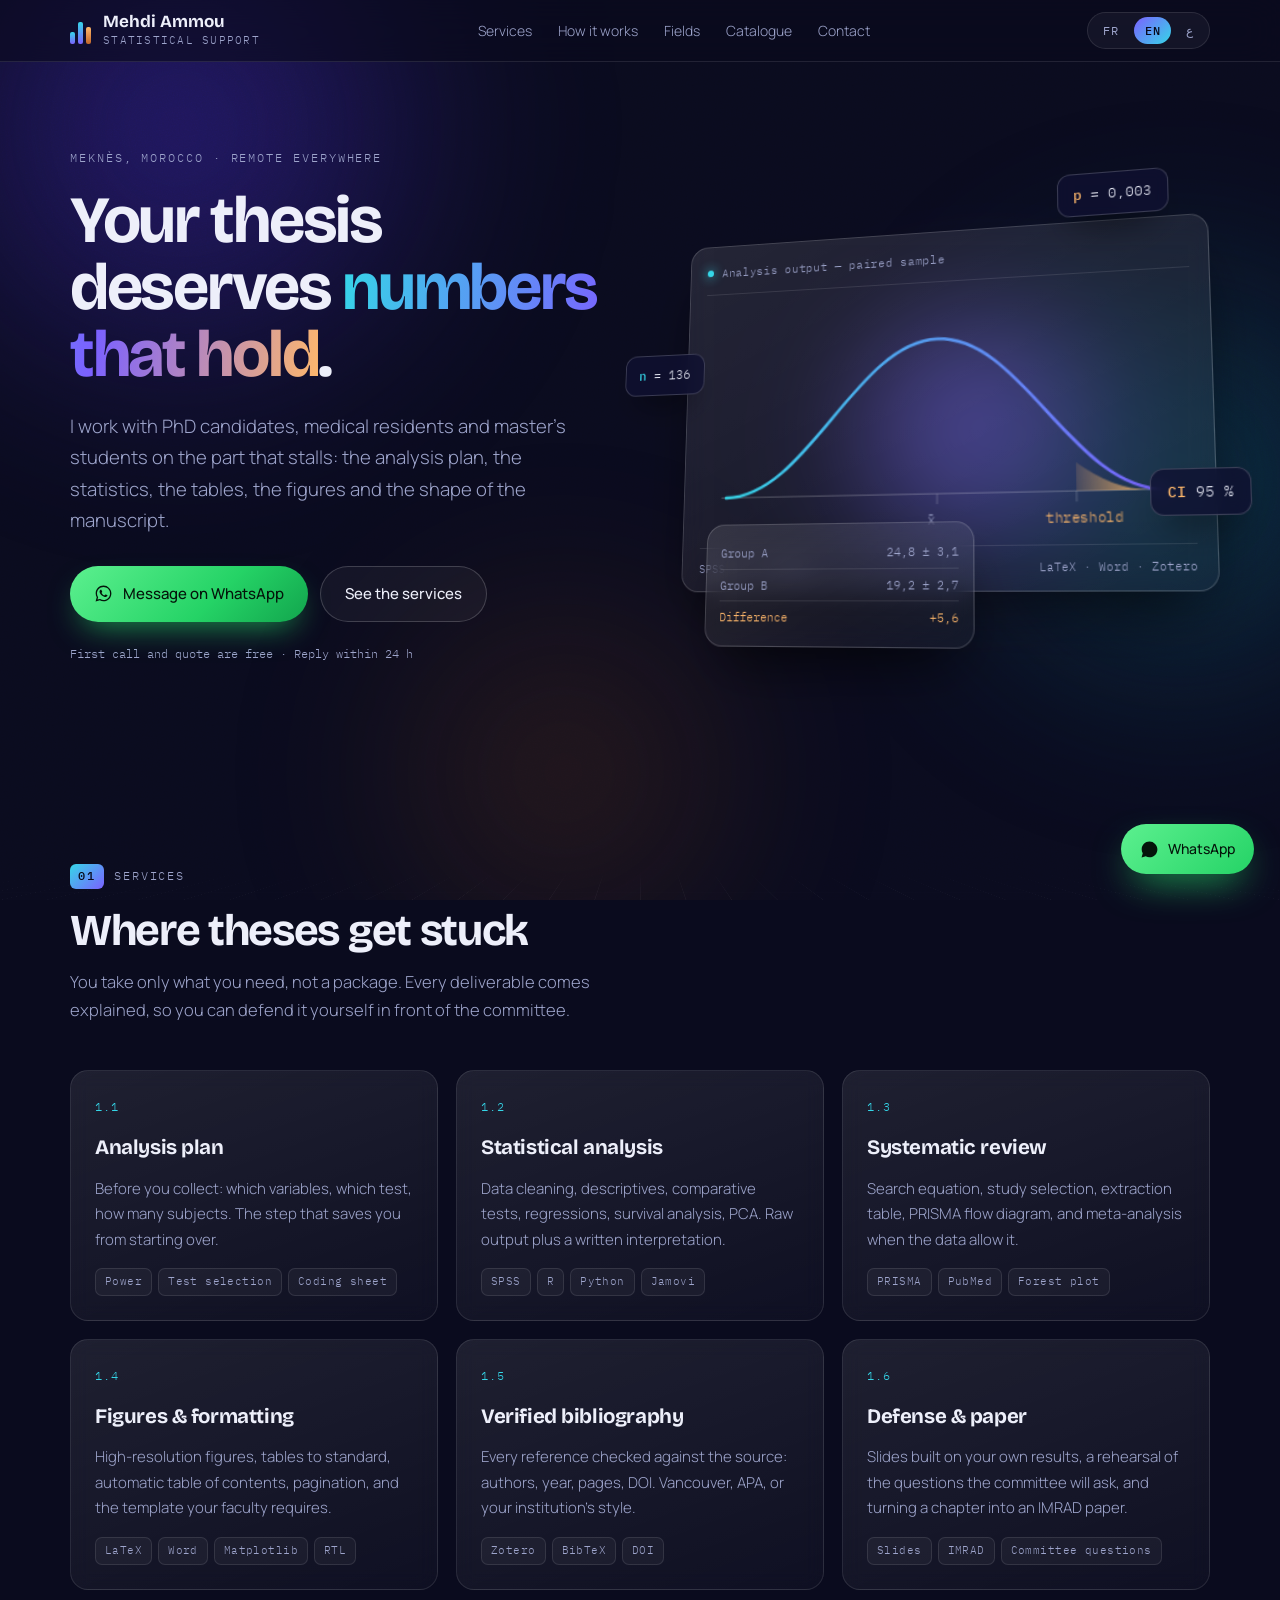
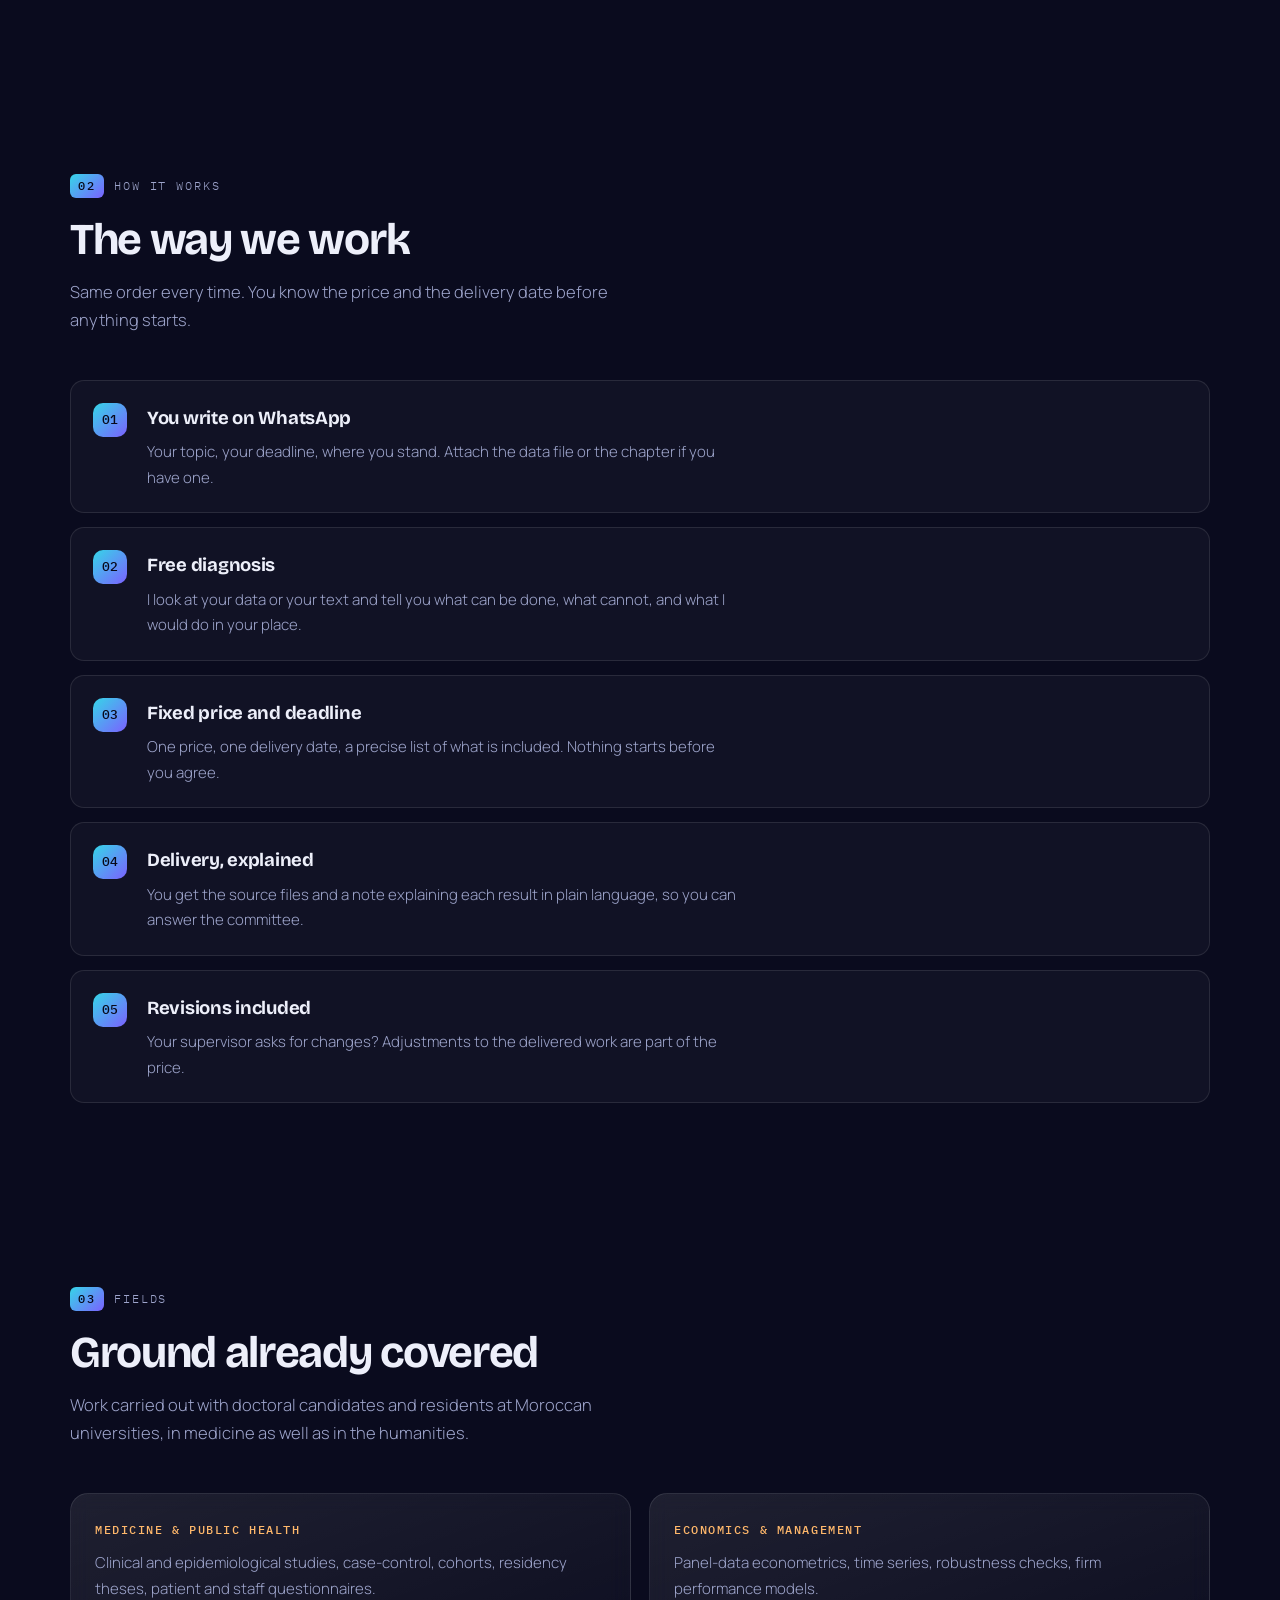
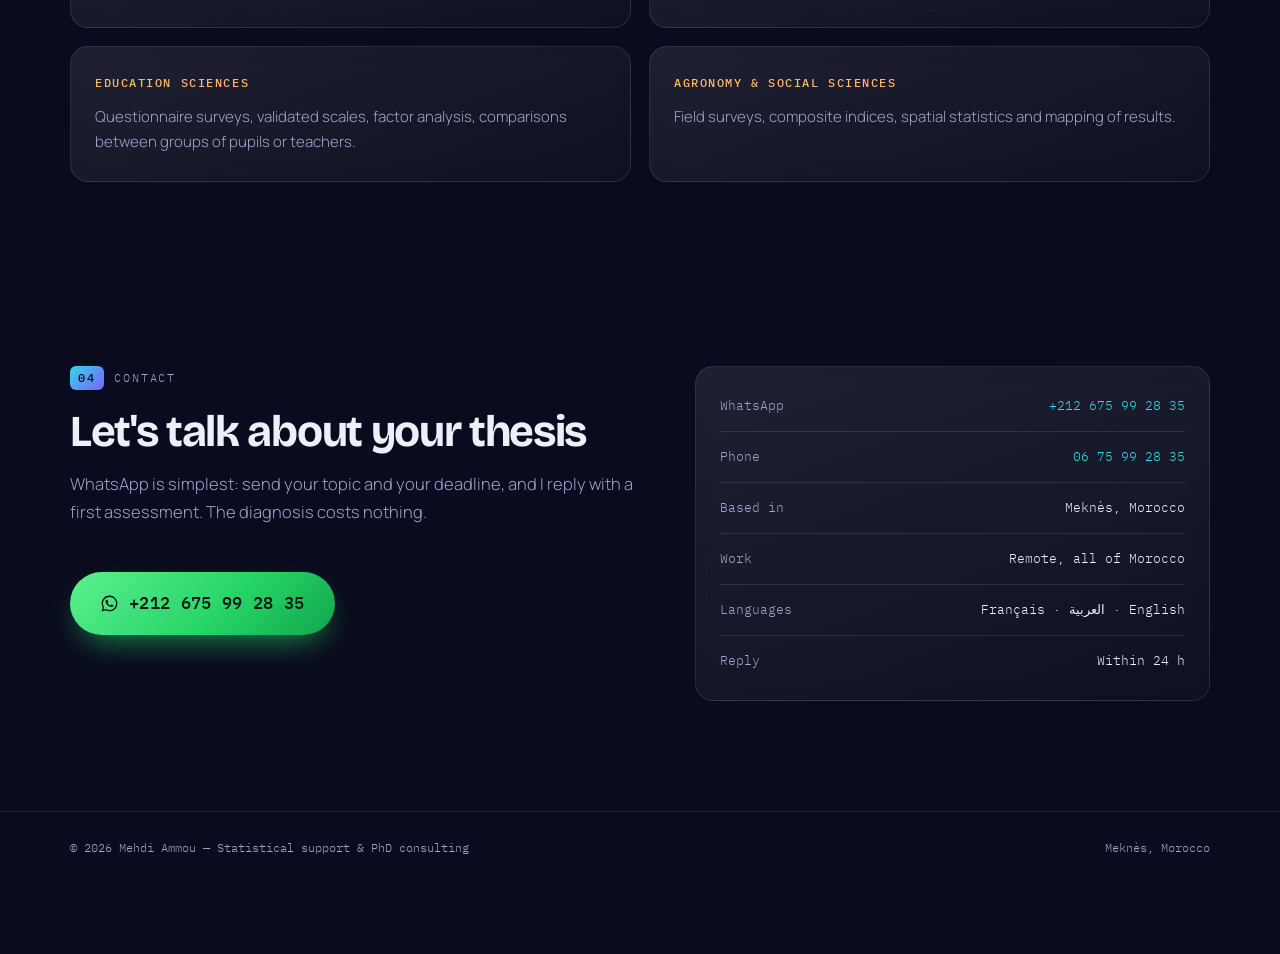
==== index.html @ c46d59ee "Fichiers a la racine" ====
<!DOCTYPE html>
<html lang="fr" dir="ltr">
<head>
<meta charset="utf-8">
<meta name="viewport" content="width=device-width, initial-scale=1">
<title>Mehdi Ammou — Assistance statistique &amp; accompagnement doctoral</title>
<meta name="description" data-i18n="meta.desc" content="Analyse statistique, méthodologie, rédaction et mise en forme de thèses. Accompagnement des doctorants. Meknès, Maroc.">
<meta name="theme-color" content="#0A0B1E">
<link rel="icon" href="assets/favicon.svg" type="image/svg+xml">
<link rel="preconnect" href="https://fonts.googleapis.com">
<link rel="preconnect" href="https://fonts.gstatic.com" crossorigin>
<link href="https://fonts.googleapis.com/css2?family=Bricolage+Grotesque:opsz,wght@12..96,400;12..96,700;12..96,800&family=Manrope:wght@300;400;500;600&family=IBM+Plex+Mono:wght@400;500&family=Cairo:wght@300;400;600;700&display=swap" rel="stylesheet">
<script>document.documentElement.classList.add("js");</script>
<link rel="stylesheet" href="assets/css/style.css">
</head>
<body>

<!-- ambiance : halos de profondeur + grain -->
<div class="ambient" aria-hidden="true">
  <span class="orb orb-1"></span>
  <span class="orb orb-2"></span>
  <span class="orb orb-3"></span>
  <span class="grid-floor"></span>
</div>
<div class="grain" aria-hidden="true"></div>

<header class="topbar">
  <div class="wrap bar">
    <a class="brand" href="#top">
      <span class="brand-mark" aria-hidden="true">
        <span></span><span></span><span></span>
      </span>
      <span class="brand-txt">
        <b data-i18n="brand.name">Mehdi Ammou</b>
        <i data-i18n="brand.tag">Assistance statistique</i>
      </span>
    </a>

    <nav class="nav" aria-label="Navigation">
      <a href="#services" data-i18n="nav.services">Prestations</a>
      <a href="#methode" data-i18n="nav.method">Déroulement</a>
      <a href="#domaines" data-i18n="nav.fields">Domaines</a>
      <a href="tests.html" data-i18n="nav.tests">Catalogue</a>
      <a href="#contact" data-i18n="nav.contact">Contact</a>
    </nav>

    <div class="lang" role="group" aria-label="Language">
      <button type="button" data-lang="fr" class="is-on">FR</button>
      <button type="button" data-lang="en">EN</button>
      <button type="button" data-lang="ar">ع</button>
    </div>
  </div>
</header>

<main id="top">

<!-- ============ HERO ============ -->
<section class="hero">
  <div class="wrap hero-grid">

    <div class="hero-copy reveal">
      <p class="eyebrow" data-i18n="hero.eyebrow">Meknès, Maroc · à distance partout</p>
      <h1 data-i18n="hero.title" data-i18n-html>Votre thèse mérite des <em>chiffres solides</em>.</h1>
      <p class="lede" data-i18n="hero.lede">J'accompagne les doctorants, internes et étudiants en master sur la partie qui bloque : plan d'analyse, statistiques, tableaux, figures et mise en forme du manuscrit.</p>

      <div class="actions">
        <a class="btn btn-wa" data-wa href="https://wa.me/212675992835" target="_blank" rel="noopener">
          <svg viewBox="0 0 24 24" aria-hidden="true"><path d="M12.04 2C6.58 2 2.13 6.45 2.13 11.91c0 1.75.46 3.45 1.32 4.95L2 22l5.25-1.38a9.9 9.9 0 0 0 4.79 1.22h.01c5.46 0 9.91-4.45 9.91-9.91 0-2.65-1.03-5.14-2.9-7.01A9.82 9.82 0 0 0 12.04 2Zm0 18.15h-.01a8.2 8.2 0 0 1-4.19-1.15l-.3-.18-3.12.82.83-3.04-.2-.31a8.19 8.19 0 0 1-1.26-4.38c0-4.54 3.7-8.23 8.25-8.23 2.2 0 4.27.86 5.83 2.41a8.19 8.19 0 0 1 2.41 5.83c0 4.54-3.7 8.23-8.24 8.23Zm4.52-6.16c-.25-.12-1.47-.72-1.69-.81-.23-.08-.39-.12-.56.13-.16.24-.64.8-.78.97-.14.16-.29.18-.54.06-.25-.12-1.05-.39-2-1.23-.74-.66-1.24-1.47-1.38-1.72-.15-.25-.02-.38.11-.5.11-.11.25-.29.37-.43.12-.15.16-.25.25-.41.08-.17.04-.31-.02-.43-.06-.12-.56-1.34-.76-1.84-.2-.48-.4-.41-.56-.42h-.47c-.16 0-.43.06-.65.31-.22.25-.85.83-.85 2.03s.87 2.35.99 2.51c.12.16 1.71 2.62 4.15 3.67.58.25 1.03.4 1.39.51.58.19 1.11.16 1.53.1.47-.07 1.47-.6 1.67-1.18.21-.58.21-1.08.15-1.18-.06-.11-.22-.17-.47-.29Z"/></svg>
          <span data-i18n="hero.cta1">Écrire sur WhatsApp</span>
        </a>
        <a class="btn btn-ghost" href="#services" data-i18n="hero.cta2">Voir les prestations</a>
      </div>

      <p class="assur" data-i18n="hero.assur">Premier échange et devis gratuits · Réponse sous 24 h</p>
    </div>

    <!-- ============ objet 3D : la console de résultats ============ -->
    <div class="stage reveal">
      <div class="deck" id="deck">
        <div class="deck-glow" aria-hidden="true"></div>

        <div class="panel panel-main">
          <div class="panel-head">
            <span class="dot"></span>
            <span data-i18n="plate.cap">Sortie d'analyse — échantillon apparié</span>
          </div>
          <svg viewBox="0 0 400 200" role="img" aria-label="Courbe de distribution avec zone de significativité">
            <defs>
              <linearGradient id="gTail" x1="0" x2="1">
                <stop offset="0" stop-color="#FFB86B" stop-opacity=".15"/>
                <stop offset="1" stop-color="#FFB86B" stop-opacity=".85"/>
              </linearGradient>
              <linearGradient id="gCurve" x1="0" x2="1">
                <stop offset="0" stop-color="#35D6E8"/>
                <stop offset="1" stop-color="#7B61FF"/>
              </linearGradient>
            </defs>
            <line class="axis" x1="18" y1="164" x2="384" y2="164"/>
            <path class="tail" d="M310 142 C328 155 346 164 366 164 L310 164 Z"/>
            <path class="curve" d="M22 164 C 92 164 132 40 200 40 C 268 40 308 164 378 164"/>
            <line class="tick" x1="310" y1="164" x2="310" y2="172"/>
            <line class="tick" x1="200" y1="164" x2="200" y2="172"/>
            <text class="lab" x="192" y="188">x̄</text>
            <text class="lab lab-hi" x="286" y="188" data-i18n="plate.threshold">seuil</text>
          </svg>
          <div class="panel-foot">
            <span>SPSS · R · Python</span>
            <span>LaTeX · Word · Zotero</span>
          </div>
        </div>

        <div class="chip chip-1"><b>p</b> = 0,003</div>
        <div class="chip chip-2"><b>n</b> = 136</div>
        <div class="chip chip-3"><b data-i18n="plate.ci">IC</b> 95 %</div>

        <div class="panel panel-mini">
          <div class="mini-row"><span data-i18n="plate.r1">Groupe A</span><span>24,8 ± 3,1</span></div>
          <div class="mini-row"><span data-i18n="plate.r2">Groupe B</span><span>19,2 ± 2,7</span></div>
          <div class="mini-row is-hi"><span data-i18n="plate.r3">Différence</span><span>+5,6</span></div>
        </div>
      </div>
    </div>

  </div>
</section>

<!-- ============ PRESTATIONS ============ -->
<section id="services" class="section">
  <div class="wrap">
    <p class="eyebrow reveal"><b class="num">01</b> <span data-i18n="s1.eyebrow">Prestations</span></p>
    <h2 class="reveal" data-i18n="s1.title">Là où les thèses coincent</h2>
    <p class="intro reveal" data-i18n="s1.intro">Vous prenez ce dont vous avez besoin, pas un forfait. Chaque livrable est expliqué pour que vous puissiez le défendre vous-même devant le jury.</p>

    <div class="cards">
      <article class="card tilt reveal">
        <span class="card-n">1.1</span>
        <h3 data-i18n="s1.c1.t">Plan d'analyse</h3>
        <p data-i18n="s1.c1.d">Avant la collecte : quelles variables, quel test, quelle taille d'échantillon. L'étape qui évite de tout refaire.</p>
        <ul class="tags"><li data-i18n="s1.c1.g1">Puissance</li><li data-i18n="s1.c1.g2">Choix des tests</li><li data-i18n="s1.c1.g3">Grille de saisie</li></ul>
      </article>

      <article class="card tilt reveal">
        <span class="card-n">1.2</span>
        <h3 data-i18n="s1.c2.t">Analyse statistique</h3>
        <p data-i18n="s1.c2.d">Nettoyage des données, descriptif, tests comparatifs, régressions, analyse de survie, ACP. Sorties brutes et interprétation rédigée.</p>
        <ul class="tags"><li>SPSS</li><li>R</li><li>Python</li><li>Jamovi</li></ul>
      </article>

      <article class="card tilt reveal">
        <span class="card-n">1.3</span>
        <h3 data-i18n="s1.c3.t">Revue systématique</h3>
        <p data-i18n="s1.c3.d">Équation de recherche, sélection des études, tableau d'extraction, diagramme PRISMA et méta-analyse si les données le permettent.</p>
        <ul class="tags"><li>PRISMA</li><li>PubMed</li><li>Forest plot</li></ul>
      </article>

      <article class="card tilt reveal">
        <span class="card-n">1.4</span>
        <h3 data-i18n="s1.c4.t">Figures &amp; mise en forme</h3>
        <p data-i18n="s1.c4.d">Figures haute résolution, tableaux aux normes, sommaire automatique, pagination et modèle imposé par la faculté.</p>
        <ul class="tags"><li>LaTeX</li><li>Word</li><li>Matplotlib</li><li>RTL</li></ul>
      </article>

      <article class="card tilt reveal">
        <span class="card-n">1.5</span>
        <h3 data-i18n="s1.c5.t">Bibliographie vérifiée</h3>
        <p data-i18n="s1.c5.d">Chaque référence contrôlée à la source : auteurs, année, pagination, DOI. Style Vancouver, APA ou celui de votre établissement.</p>
        <ul class="tags"><li>Zotero</li><li>BibTeX</li><li>DOI</li></ul>
      </article>

      <article class="card tilt reveal">
        <span class="card-n">1.6</span>
        <h3 data-i18n="s1.c6.t">Soutenance &amp; article</h3>
        <p data-i18n="s1.c6.d">Diaporama construit sur vos résultats, répétition des questions du jury, et transformation d'un chapitre en article IMRAD.</p>
        <ul class="tags"><li data-i18n="s1.c6.g1">Diaporama</li><li>IMRAD</li><li data-i18n="s1.c6.g2">Questions du jury</li></ul>
      </article>
    </div>
  </div>
</section>

<!-- ============ DÉROULEMENT ============ -->
<section id="methode" class="section">
  <div class="wrap">
    <p class="eyebrow reveal"><b class="num">02</b> <span data-i18n="s2.eyebrow">Déroulement</span></p>
    <h2 class="reveal" data-i18n="s2.title">Comment on travaille</h2>
    <p class="intro reveal" data-i18n="s2.intro">Le même ordre à chaque fois. Vous savez ce que vous payez et quand vous le recevez avant que ça commence.</p>

    <ol class="steps">
      <li class="step reveal"><span class="step-n">01</span>
        <div><h3 data-i18n="s2.p1.t">Vous écrivez sur WhatsApp</h3><p data-i18n="s2.p1.d">Votre sujet, votre échéance, où vous en êtes. Joignez le fichier de données ou le chapitre si vous l'avez.</p></div></li>
      <li class="step reveal"><span class="step-n">02</span>
        <div><h3 data-i18n="s2.p2.t">Diagnostic gratuit</h3><p data-i18n="s2.p2.d">Je regarde vos données ou votre texte et je vous dis ce qui est faisable, ce qui ne l'est pas, et ce que je ferais à votre place.</p></div></li>
      <li class="step reveal"><span class="step-n">03</span>
        <div><h3 data-i18n="s2.p3.t">Devis et délai fixes</h3><p data-i18n="s2.p3.d">Un prix, une date de livraison, une liste précise de ce qui est inclus. Rien ne démarre avant votre accord.</p></div></li>
      <li class="step reveal"><span class="step-n">04</span>
        <div><h3 data-i18n="s2.p4.t">Livraison expliquée</h3><p data-i18n="s2.p4.d">Vous recevez les fichiers sources et une note qui explique chaque résultat simplement, pour que vous puissiez répondre au jury.</p></div></li>
      <li class="step reveal"><span class="step-n">05</span>
        <div><h3 data-i18n="s2.p5.t">Révisions incluses</h3><p data-i18n="s2.p5.d">Votre directeur demande des modifications ? Les ajustements sur le travail livré sont compris dans le prix.</p></div></li>
    </ol>
  </div>
</section>

<!-- ============ DOMAINES ============ -->
<section id="domaines" class="section">
  <div class="wrap">
    <p class="eyebrow reveal"><b class="num">03</b> <span data-i18n="s3.eyebrow">Domaines</span></p>
    <h2 class="reveal" data-i18n="s3.title">Terrains déjà pratiqués</h2>
    <p class="intro reveal" data-i18n="s3.intro">Des travaux menés avec des doctorants et des internes d'universités marocaines, en médecine comme en sciences humaines.</p>

    <div class="fields">
      <div class="field tilt reveal"><h3 data-i18n="s3.f1.t">Médecine &amp; santé publique</h3><p data-i18n="s3.f1.d">Études cliniques et épidémiologiques, cas-témoins, cohortes, mémoires d'internat, questionnaires patients et professionnels.</p></div>
      <div class="field tilt reveal"><h3 data-i18n="s3.f2.t">Économie &amp; gestion</h3><p data-i18n="s3.f2.d">Économétrie sur données de panel, séries temporelles, tests de robustesse, modèles de performance d'entreprise.</p></div>
      <div class="field tilt reveal"><h3 data-i18n="s3.f3.t">Sciences de l'éducation</h3><p data-i18n="s3.f3.d">Enquêtes par questionnaire, échelles validées, analyse factorielle, comparaisons de groupes d'élèves ou d'enseignants.</p></div>
      <div class="field tilt reveal"><h3 data-i18n="s3.f4.t">Agronomie &amp; sciences sociales</h3><p data-i18n="s3.f4.d">Enquêtes de terrain, indices composites, statistiques spatiales et cartographie des résultats.</p></div>
    </div>
  </div>
</section>

<!-- ============ CONTACT ============ -->
<section id="contact" class="section section-contact">
  <div class="wrap contact-grid">
    <div class="reveal">
      <p class="eyebrow"><b class="num">04</b> <span data-i18n="s4.eyebrow">Contact</span></p>
      <h2 data-i18n="s4.title">Parlons de votre thèse</h2>
      <p class="intro" data-i18n="s4.intro">Le plus simple est WhatsApp : envoyez votre sujet et votre échéance, je réponds avec une première évaluation. Le diagnostic ne coûte rien.</p>
      <a class="btn btn-wa btn-big" data-wa href="https://wa.me/212675992835" target="_blank" rel="noopener">
        <svg viewBox="0 0 24 24" aria-hidden="true"><path d="M12.04 2C6.58 2 2.13 6.45 2.13 11.91c0 1.75.46 3.45 1.32 4.95L2 22l5.25-1.38a9.9 9.9 0 0 0 4.79 1.22h.01c5.46 0 9.91-4.45 9.91-9.91 0-2.65-1.03-5.14-2.9-7.01A9.82 9.82 0 0 0 12.04 2Zm0 18.15h-.01a8.2 8.2 0 0 1-4.19-1.15l-.3-.18-3.12.82.83-3.04-.2-.31a8.19 8.19 0 0 1-1.26-4.38c0-4.54 3.7-8.23 8.25-8.23 2.2 0 4.27.86 5.83 2.41a8.19 8.19 0 0 1 2.41 5.83c0 4.54-3.7 8.23-8.24 8.23Zm4.52-6.16c-.25-.12-1.47-.72-1.69-.81-.23-.08-.39-.12-.56.13-.16.24-.64.8-.78.97-.14.16-.29.18-.54.06-.25-.12-1.05-.39-2-1.23-.74-.66-1.24-1.47-1.38-1.72-.15-.25-.02-.38.11-.5.11-.11.25-.29.37-.43.12-.15.16-.25.25-.41.08-.17.04-.31-.02-.43-.06-.12-.56-1.34-.76-1.84-.2-.48-.4-.41-.56-.42h-.47c-.16 0-.43.06-.65.31-.22.25-.85.83-.85 2.03s.87 2.35.99 2.51c.12.16 1.71 2.62 4.15 3.67.58.25 1.03.4 1.39.51.58.19 1.11.16 1.53.1.47-.07 1.47-.6 1.67-1.18.21-.58.21-1.08.15-1.18-.06-.11-.22-.17-.47-.29Z"/></svg>
          <span>+212 675 99 28 35</span>
      </a>
    </div>

    <div class="info tilt reveal">
      <div class="line"><span data-i18n="s4.l1">WhatsApp</span><a href="https://wa.me/212675992835" target="_blank" rel="noopener">+212 675 99 28 35</a></div>
      <div class="line"><span data-i18n="s4.l2">Téléphone</span><a href="tel:+212675992835">06 75 99 28 35</a></div>
      <div class="line"><span data-i18n="s4.l3">Base</span><span data-i18n="s4.v3">Meknès, Maroc</span></div>
      <div class="line"><span data-i18n="s4.l4">Travail</span><span data-i18n="s4.v4">À distance, tout le Maroc</span></div>
      <div class="line"><span data-i18n="s4.l5">Langues</span><span>Français · العربية · English</span></div>
      <div class="line"><span data-i18n="s4.l6">Réponse</span><span data-i18n="s4.v6">Sous 24 h</span></div>
    </div>
  </div>
</section>

</main>

<footer class="foot">
  <div class="wrap foot-in">
    <span data-i18n="foot.left">© 2026 Mehdi Ammou — Assistance statistique &amp; accompagnement doctoral</span>
    <span data-i18n="foot.right">Meknès, Maroc</span>
  </div>
</footer>

<a class="float" data-wa href="https://wa.me/212675992835" target="_blank" rel="noopener" aria-label="WhatsApp">
  <svg viewBox="0 0 24 24" aria-hidden="true"><path d="M12.04 2C6.58 2 2.13 6.45 2.13 11.91c0 1.75.46 3.45 1.32 4.95L2 22l5.25-1.38a9.9 9.9 0 0 0 4.79 1.22h.01c5.46 0 9.91-4.45 9.91-9.91 0-2.65-1.03-5.14-2.9-7.01A9.82 9.82 0 0 0 12.04 2Zm4.52 11.99c-.25-.12-1.47-.72-1.69-.81-.23-.08-.39-.12-.56.13-.16.24-.64.8-.78.97-.14.16-.29.18-.54.06-.25-.12-1.05-.39-2-1.23-.74-.66-1.24-1.47-1.38-1.72-.15-.25-.02-.38.11-.5.11-.11.25-.29.37-.43.12-.15.16-.25.25-.41.08-.17.04-.31-.02-.43-.06-.12-.56-1.34-.76-1.84-.2-.48-.4-.41-.56-.42h-.47c-.16 0-.43.06-.65.31-.22.25-.85.83-.85 2.03s.87 2.35.99 2.51c.12.16 1.71 2.62 4.15 3.67.58.25 1.03.4 1.39.51.58.19 1.11.16 1.53.1.47-.07 1.47-.6 1.67-1.18.21-.58.21-1.08.15-1.18-.06-.11-.22-.17-.47-.29Z"/></svg>
  <span data-i18n="float">WhatsApp</span>
</a>

<script src="assets/js/i18n.js"></script>
<script src="assets/js/main.js"></script>
</body>
</html>
---- assets/css/style.css ----
/* =========================================================
   Mehdi Ammou — assistance statistique
   Système : profondeur, verre, lumière. FR / EN / AR (RTL).
   ========================================================= */

:root{
  --void:#0A0B1E;
  --void-2:#0E1030;
  --line:rgba(255,255,255,.10);
  --line-2:rgba(255,255,255,.18);
  --glass:rgba(255,255,255,.045);
  --glass-2:rgba(255,255,255,.075);
  --txt:#EDEFFA;
  --txt-2:#9EA5CC;
  --violet:#7B61FF;
  --cyan:#35D6E8;
  --amber:#FFB86B;
  --wa:#25D366;

  --display:"Bricolage Grotesque","Manrope",system-ui,sans-serif;
  --body:"Manrope",system-ui,-apple-system,sans-serif;
  --mono:"IBM Plex Mono",ui-monospace,Menlo,monospace;

  --r:18px;
  --shadow:0 30px 60px -20px rgba(0,0,0,.75);
}

/* ---- arabe : familles + ajustements ---- */
html[lang="ar"]{--display:"Cairo",system-ui,sans-serif;--body:"Cairo",system-ui,sans-serif;}
html[lang="ar"] h1,html[lang="ar"] h2,html[lang="ar"] h3{letter-spacing:0;line-height:1.45}
html[lang="ar"] .lede,html[lang="ar"] .intro,html[lang="ar"] p{line-height:1.95}
html[dir="rtl"] .card-n,html[dir="rtl"] .lab{direction:ltr;unicode-bidi:isolate}
html[dir="rtl"] .chip,html[dir="rtl"] .mini-row span:last-child{direction:ltr;unicode-bidi:isolate;text-align:right}

*,*::before,*::after{box-sizing:border-box}
html{scroll-behavior:smooth;-webkit-text-size-adjust:100%}
body{
  margin:0;background:var(--void);color:var(--txt);
  font-family:var(--body);font-weight:300;font-size:16.5px;line-height:1.7;
  overflow-x:hidden;-webkit-font-smoothing:antialiased;
}
a{color:inherit}
h1,h2,h3{font-family:var(--display);font-weight:700;margin:0}
:focus-visible{outline:2px solid var(--cyan);outline-offset:4px;border-radius:4px}
.wrap{width:min(1140px,100% - 40px);margin-inline:auto}

/* =========================================================
   AMBIANCE — halos, sol en perspective, grain
   ========================================================= */
.ambient{position:fixed;inset:0;z-index:0;pointer-events:none;overflow:hidden}
.orb{position:absolute;border-radius:50%;filter:blur(90px);opacity:.5}
.orb-1{width:52vw;height:52vw;background:radial-gradient(circle,#4B2FD6,transparent 68%);top:-16vw;inset-inline-start:-12vw}
.orb-2{width:44vw;height:44vw;background:radial-gradient(circle,#0E7C93,transparent 68%);top:22vh;inset-inline-end:-14vw;opacity:.42}
.orb-3{width:36vw;height:36vw;background:radial-gradient(circle,#8A4A16,transparent 70%);bottom:-8vw;inset-inline-start:26vw;opacity:.3}
.grid-floor{
  position:absolute;left:-30%;right:-30%;bottom:-6%;height:58vh;
  background-image:linear-gradient(var(--line) 1px,transparent 1px),linear-gradient(90deg,var(--line) 1px,transparent 1px);
  background-size:64px 64px;
  transform:perspective(520px) rotateX(70deg);
  transform-origin:bottom center;
  -webkit-mask-image:linear-gradient(to top,#000,transparent 78%);
  mask-image:linear-gradient(to top,#000,transparent 78%);
  opacity:.85;
}
.grain{
  position:fixed;inset:0;z-index:1;pointer-events:none;opacity:.28;mix-blend-mode:overlay;
  background-image:url("data:image/svg+xml,%3Csvg xmlns='http://www.w3.org/2000/svg' width='160' height='160'%3E%3Cfilter id='n'%3E%3CfeTurbulence type='fractalNoise' baseFrequency='.82' numOctaves='3'/%3E%3C/filter%3E%3Crect width='100%25' height='100%25' filter='url(%23n)' opacity='.5'/%3E%3C/svg%3E");
}
main,.topbar,.foot{position:relative;z-index:2}

/* =========================================================
   BARRE HAUTE
   ========================================================= */
.topbar{
  position:sticky;top:0;z-index:30;
  background:rgba(10,11,30,.62);backdrop-filter:blur(18px);-webkit-backdrop-filter:blur(18px);
  border-bottom:1px solid var(--line);
}
.bar{display:flex;align-items:center;justify-content:space-between;gap:18px;padding:12px 0}
.brand{display:flex;align-items:center;gap:12px;text-decoration:none}
.brand-mark{display:flex;align-items:flex-end;gap:3px;height:26px}
.brand-mark span{width:5px;border-radius:2px;background:linear-gradient(180deg,var(--cyan),var(--violet))}
.brand-mark span:nth-child(1){height:12px}
.brand-mark span:nth-child(2){height:22px}
.brand-mark span:nth-child(3){height:17px;background:linear-gradient(180deg,var(--amber),#C2662A)}
.brand-txt b{display:block;font-family:var(--display);font-size:17px;font-weight:700;line-height:1.15}
.brand-txt i{display:block;font-family:var(--mono);font-style:normal;font-size:10.5px;letter-spacing:.12em;text-transform:uppercase;color:var(--txt-2)}
.nav{display:none;gap:26px;font-size:14px}
.nav a{text-decoration:none;color:var(--txt-2);transition:color .2s}
.nav a:hover{color:var(--txt)}
@media(min-width:920px){.nav{display:flex}}
.lang{display:flex;gap:4px;padding:4px;border:1px solid var(--line);border-radius:999px;background:var(--glass)}
.lang button{
  border:0;background:transparent;color:var(--txt-2);cursor:pointer;
  font-family:var(--mono);font-size:12px;letter-spacing:.06em;
  padding:6px 11px;border-radius:999px;transition:.2s;
}
.lang button:hover{color:var(--txt)}
.lang button.is-on{background:linear-gradient(135deg,var(--violet),var(--cyan));color:#08091A;font-weight:500}

/* =========================================================
   TYPO COMMUNE
   ========================================================= */
.eyebrow{
  display:flex;align-items:center;gap:10px;margin:0 0 18px;
  font-family:var(--mono);font-size:12px;letter-spacing:.16em;text-transform:uppercase;color:var(--txt-2);
}
.eyebrow .num{
  font-weight:500;color:#08091A;background:linear-gradient(135deg,var(--cyan),var(--violet));
  padding:2px 8px;border-radius:6px;
}
h1{font-size:clamp(38px,6.2vw,66px);line-height:1.02;letter-spacing:-.035em;margin-bottom:22px}
h1 em{
  font-style:normal;
  background:linear-gradient(100deg,var(--cyan),var(--violet) 55%,var(--amber));
  -webkit-background-clip:text;background-clip:text;color:transparent;
}
h2{font-size:clamp(28px,4.2vw,44px);line-height:1.08;letter-spacing:-.03em;margin-bottom:14px}
.lede{font-size:18.5px;color:var(--txt-2);max-width:48ch;margin:0 0 30px}
.intro{color:var(--txt-2);max-width:58ch;margin:0 0 46px}

/* =========================================================
   BOUTONS
   ========================================================= */
.btn{
  display:inline-flex;align-items:center;gap:10px;text-decoration:none;
  padding:14px 24px;border-radius:999px;font-size:15px;font-weight:500;
  transition:transform .22s cubic-bezier(.2,.8,.3,1),box-shadow .22s,background .22s;
  will-change:transform;
}
.btn svg{width:19px;height:19px;flex:none;fill:currentColor}
.btn-wa{
  color:#04140A;
  background:linear-gradient(135deg,#5CF08F,var(--wa) 60%,#12A54D);
  box-shadow:0 14px 32px -12px rgba(37,211,102,.75);
}
.btn-wa:hover{transform:translateY(-3px);box-shadow:0 22px 44px -14px rgba(37,211,102,.85)}
.btn-ghost{color:var(--txt);border:1px solid var(--line-2);background:var(--glass)}
.btn-ghost:hover{background:var(--glass-2);transform:translateY(-3px)}
.btn-big{padding:17px 30px;font-size:17px;font-family:var(--mono);letter-spacing:.02em}
.actions{display:flex;flex-wrap:wrap;gap:12px}
.assur{font-family:var(--mono);font-size:12px;color:var(--txt-2);margin-top:22px}

/* =========================================================
   HERO + OBJET 3D
   ========================================================= */
.hero{padding:86px 0 96px}
.hero-grid{display:grid;gap:64px}
@media(min-width:980px){.hero-grid{grid-template-columns:1.02fr .98fr;align-items:center;gap:56px}}

.stage{perspective:1300px;perspective-origin:50% 45%}
.deck{
  position:relative;transform-style:preserve-3d;
  transform:rotateX(9deg) rotateY(-14deg);
  transition:transform .5s cubic-bezier(.2,.8,.3,1);
  will-change:transform;
}
.deck-glow{
  position:absolute;inset:8% 6%;border-radius:50%;
  background:radial-gradient(circle,rgba(123,97,255,.55),transparent 70%);
  filter:blur(52px);transform:translateZ(-120px);
}
.panel{
  background:linear-gradient(155deg,rgba(255,255,255,.10),rgba(255,255,255,.03));
  border:1px solid var(--line-2);border-radius:var(--r);
  backdrop-filter:blur(14px);-webkit-backdrop-filter:blur(14px);
  box-shadow:var(--shadow);
}
.panel-main{padding:18px 18px 12px;transform:translateZ(30px)}
.panel-head{
  display:flex;align-items:center;gap:9px;
  font-family:var(--mono);font-size:11.5px;letter-spacing:.06em;color:var(--txt-2);
  padding-bottom:12px;border-bottom:1px solid var(--line);margin-bottom:8px;
}
.dot{width:7px;height:7px;border-radius:50%;background:var(--cyan);box-shadow:0 0 12px var(--cyan);flex:none}
.panel-main svg{width:100%;height:auto;display:block}
.axis,.tick{stroke:rgba(255,255,255,.22);stroke-width:1}
.curve{fill:none;stroke:url(#gCurve);stroke-width:2.5;stroke-linecap:round;
  stroke-dasharray:640;stroke-dashoffset:640;animation:draw 1.8s .3s cubic-bezier(.4,0,.2,1) forwards}
@keyframes draw{to{stroke-dashoffset:0}}
.tail{fill:url(#gTail);opacity:0;animation:fadein .9s 1.6s ease forwards}
@keyframes fadein{to{opacity:1}}
.lab{font-family:var(--mono);font-size:11px;fill:var(--txt-2)}
.lab-hi{fill:var(--amber)}
.panel-foot{
  display:flex;justify-content:space-between;gap:10px;flex-wrap:wrap;
  border-top:1px solid var(--line);margin-top:6px;padding-top:11px;
  font-family:var(--mono);font-size:11px;color:var(--txt-2);
}
.chip{
  position:absolute;font-family:var(--mono);font-size:12.5px;
  padding:9px 14px;border-radius:12px;white-space:nowrap;
  background:rgba(14,16,48,.8);border:1px solid var(--line-2);
  box-shadow:0 16px 34px -14px rgba(0,0,0,.9);
  backdrop-filter:blur(8px);-webkit-backdrop-filter:blur(8px);
}
.chip b{color:var(--cyan);font-weight:500}
.chip-1{top:-26px;inset-inline-end:6%;transform:translateZ(96px);animation:hover1 7s ease-in-out infinite}
.chip-2{top:34%;inset-inline-start:-9%;transform:translateZ(72px);animation:hover2 9s ease-in-out infinite}
.chip-3{bottom:18%;inset-inline-end:-6%;transform:translateZ(110px);animation:hover1 8s ease-in-out infinite reverse}
.chip-1 b,.chip-3 b{color:var(--amber)}
@keyframes hover1{0%,100%{translate:0 0}50%{translate:0 -11px}}
@keyframes hover2{0%,100%{translate:0 0}50%{translate:0 9px}}
.panel-mini{
  position:absolute;bottom:-52px;inset-inline-start:8%;width:min(268px,74%);
  padding:12px 14px;transform:translateZ(64px);
  font-family:var(--mono);font-size:11.5px;
}
.mini-row{display:flex;justify-content:space-between;gap:14px;padding:5px 0;color:var(--txt-2)}
.mini-row+.mini-row{border-top:1px solid var(--line)}
.mini-row.is-hi{color:var(--amber)}
@media(max-width:979px){
  .deck{transform:rotateX(6deg) rotateY(-6deg);margin-bottom:64px}
  .panel-mini{inset-inline-start:4%}
}

/* =========================================================
   SECTIONS
   ========================================================= */
.section{padding:92px 0;scroll-margin-top:88px}
.section-contact{padding-bottom:110px}

/* --- cartes prestations : verre + inclinaison --- */
.cards{display:grid;gap:18px}
@media(min-width:680px){.cards{grid-template-columns:repeat(2,1fr)}}
@media(min-width:1020px){.cards{grid-template-columns:repeat(3,1fr)}}
.card,.field,.info{
  position:relative;overflow:hidden;
  background:linear-gradient(160deg,rgba(255,255,255,.085),rgba(255,255,255,.022));
  border:1px solid var(--line);border-radius:var(--r);
  backdrop-filter:blur(10px);-webkit-backdrop-filter:blur(10px);
}
.card{padding:26px 24px 24px}
.card::after,.field::after,.info::after{
  content:"";position:absolute;inset:0;pointer-events:none;opacity:0;transition:opacity .3s;
  background:radial-gradient(420px circle at var(--mx,50%) var(--my,0%),rgba(255,255,255,.14),transparent 42%);
}
.card:hover::after,.field:hover::after,.info:hover::after{opacity:1}
.card-n{
  font-family:var(--mono);font-size:11.5px;color:var(--cyan);
  letter-spacing:.1em;display:block;margin-bottom:14px;
}
.card h3{font-size:20.5px;letter-spacing:-.02em;margin-bottom:10px}
.card p{margin:0 0 16px;font-size:15px;color:var(--txt-2)}
.tags{list-style:none;display:flex;flex-wrap:wrap;gap:6px;margin:0;padding:0}
.tags li{
  font-family:var(--mono);font-size:10.5px;letter-spacing:.04em;
  padding:4px 9px;border-radius:7px;color:var(--txt-2);
  border:1px solid var(--line);background:rgba(255,255,255,.04);
}

/* --- étapes --- */
.steps{list-style:none;margin:0;padding:0;display:grid;gap:14px}
.step{
  display:grid;grid-template-columns:auto 1fr;gap:20px;align-items:start;
  padding:22px 22px;border-radius:14px;
  border:1px solid var(--line);background:rgba(255,255,255,.03);
  transition:transform .25s cubic-bezier(.2,.8,.3,1),background .25s;
}
.step:hover{transform:translateY(-3px);background:rgba(255,255,255,.06)}
.step-n{
  font-family:var(--mono);font-size:13px;color:#08091A;font-weight:500;
  background:linear-gradient(135deg,var(--cyan),var(--violet));
  width:34px;height:34px;display:grid;place-items:center;border-radius:10px;
}
.step h3{font-size:18.5px;margin-bottom:5px;letter-spacing:-.015em}
.step p{margin:0;color:var(--txt-2);font-size:15px;max-width:66ch}

/* --- domaines --- */
.fields{display:grid;gap:18px}
@media(min-width:760px){.fields{grid-template-columns:repeat(2,1fr)}}
.field{padding:26px 24px}
.field h3{
  font-family:var(--mono);font-size:12px;font-weight:500;letter-spacing:.13em;
  text-transform:uppercase;color:var(--amber);margin-bottom:10px;
}
.field p{margin:0;color:var(--txt-2);font-size:15px}

/* --- contact --- */
.contact-grid{display:grid;gap:38px}
@media(min-width:880px){.contact-grid{grid-template-columns:1.05fr .95fr;gap:56px;align-items:start}}
.info{padding:14px 24px}
.line{
  display:flex;justify-content:space-between;gap:16px;padding:14px 0;
  font-family:var(--mono);font-size:13px;
}
.line+.line{border-top:1px solid var(--line)}
.line span:first-child{color:var(--txt-2)}
.line a{text-decoration:none;color:var(--cyan)}
.line a:hover{text-decoration:underline}

/* --- pied --- */
.foot{border-top:1px solid var(--line);padding:26px 0 96px}
.foot-in{
  display:flex;justify-content:space-between;gap:14px;flex-wrap:wrap;
  font-family:var(--mono);font-size:11.5px;color:var(--txt-2);
}

/* --- bouton flottant --- */
.float{
  position:fixed;inset-inline-end:18px;bottom:18px;z-index:40;
  display:inline-flex;align-items:center;gap:9px;text-decoration:none;
  padding:13px 19px;border-radius:999px;font-size:14px;font-weight:500;color:#04140A;
  background:linear-gradient(135deg,#5CF08F,var(--wa));
  box-shadow:0 16px 38px -12px rgba(37,211,102,.85);
  transition:transform .22s;
}
.float svg{width:19px;height:19px;fill:currentColor}
.float:hover{transform:translateY(-3px) scale(1.03)}
@media(min-width:920px){.float{inset-inline-end:26px;bottom:26px}}

/* =========================================================
   APPARITION AU DÉFILEMENT
   ========================================================= */
html.js .reveal{opacity:0;transform:translateY(26px);transition:opacity .8s cubic-bezier(.2,.8,.3,1),transform .8s cubic-bezier(.2,.8,.3,1)}
html.js .reveal.is-in{opacity:1;transform:none}

@media (prefers-reduced-motion:reduce){
  html{scroll-behavior:auto}
  *,*::before,*::after{animation:none!important;transition:none!important}
  html.js .reveal{opacity:1;transform:none}
  .curve{stroke-dashoffset:0}
  .tail{opacity:1}
  .deck{transform:none}
}
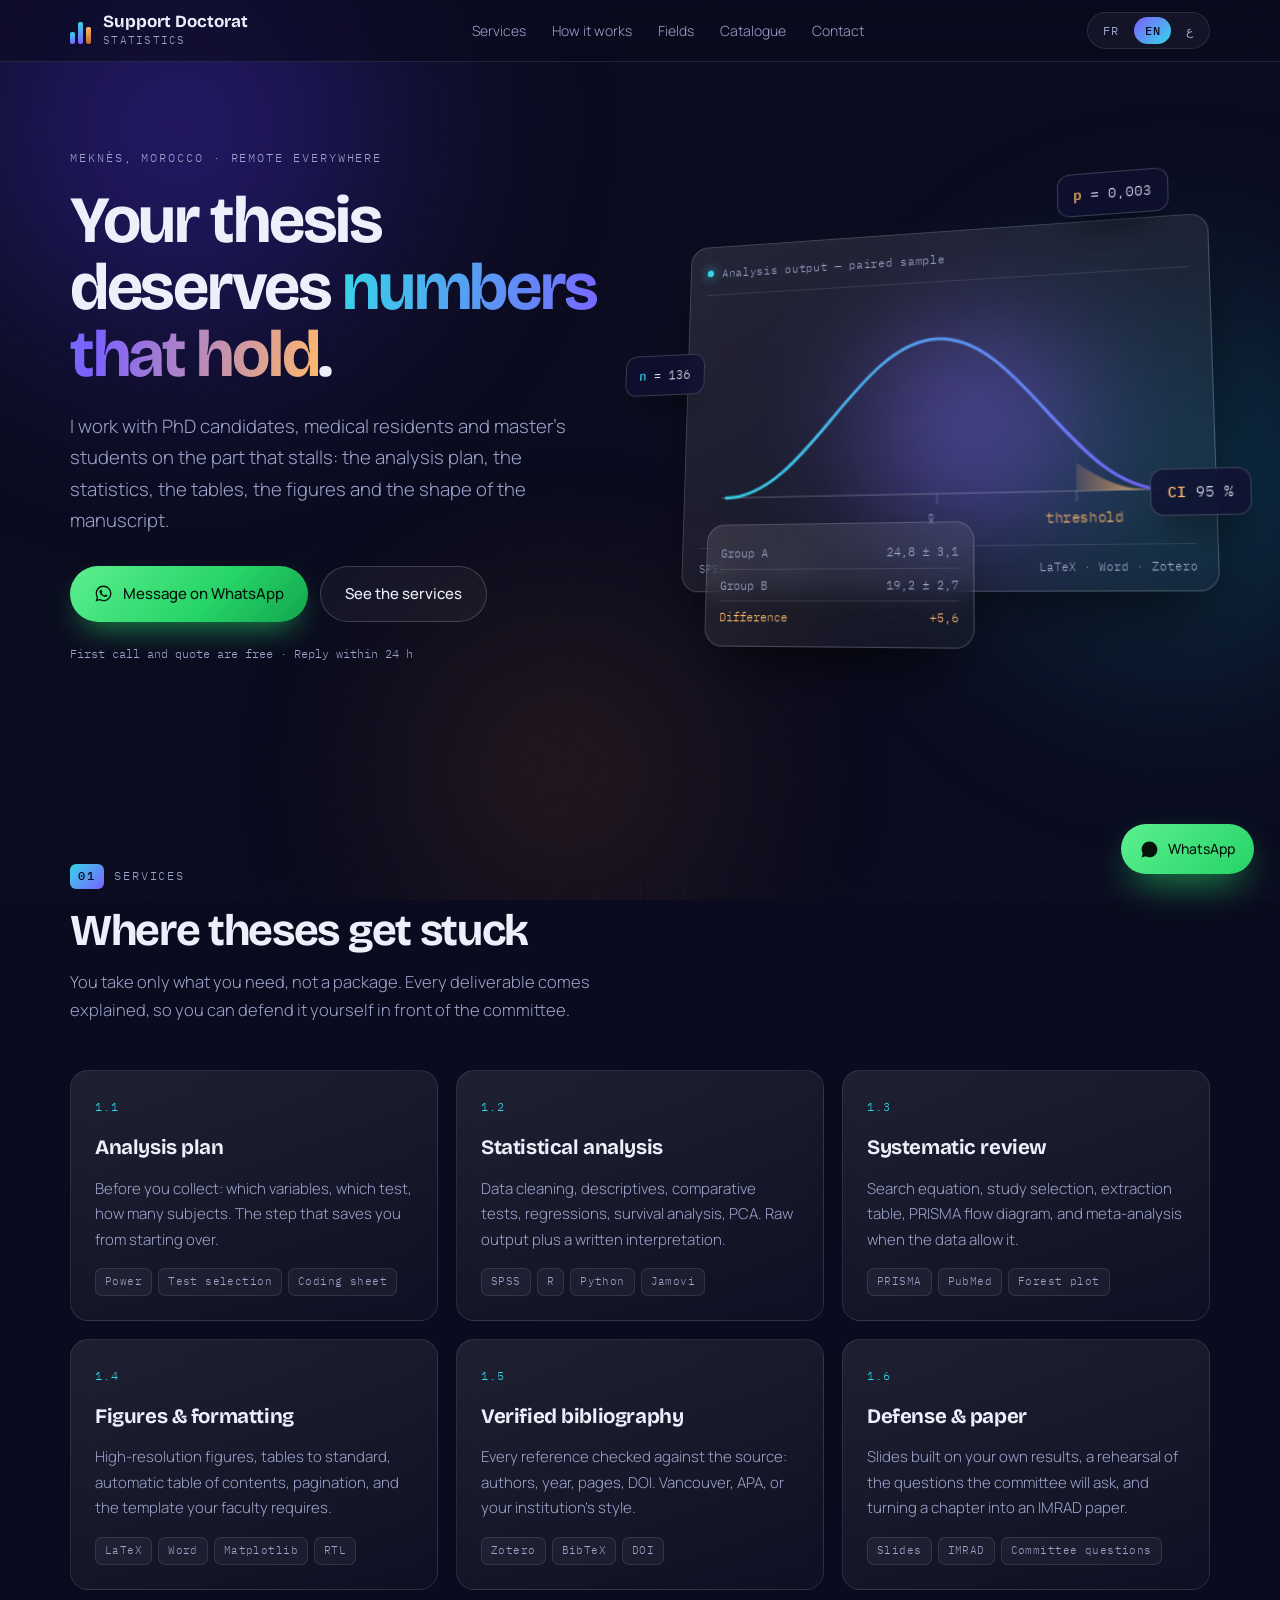
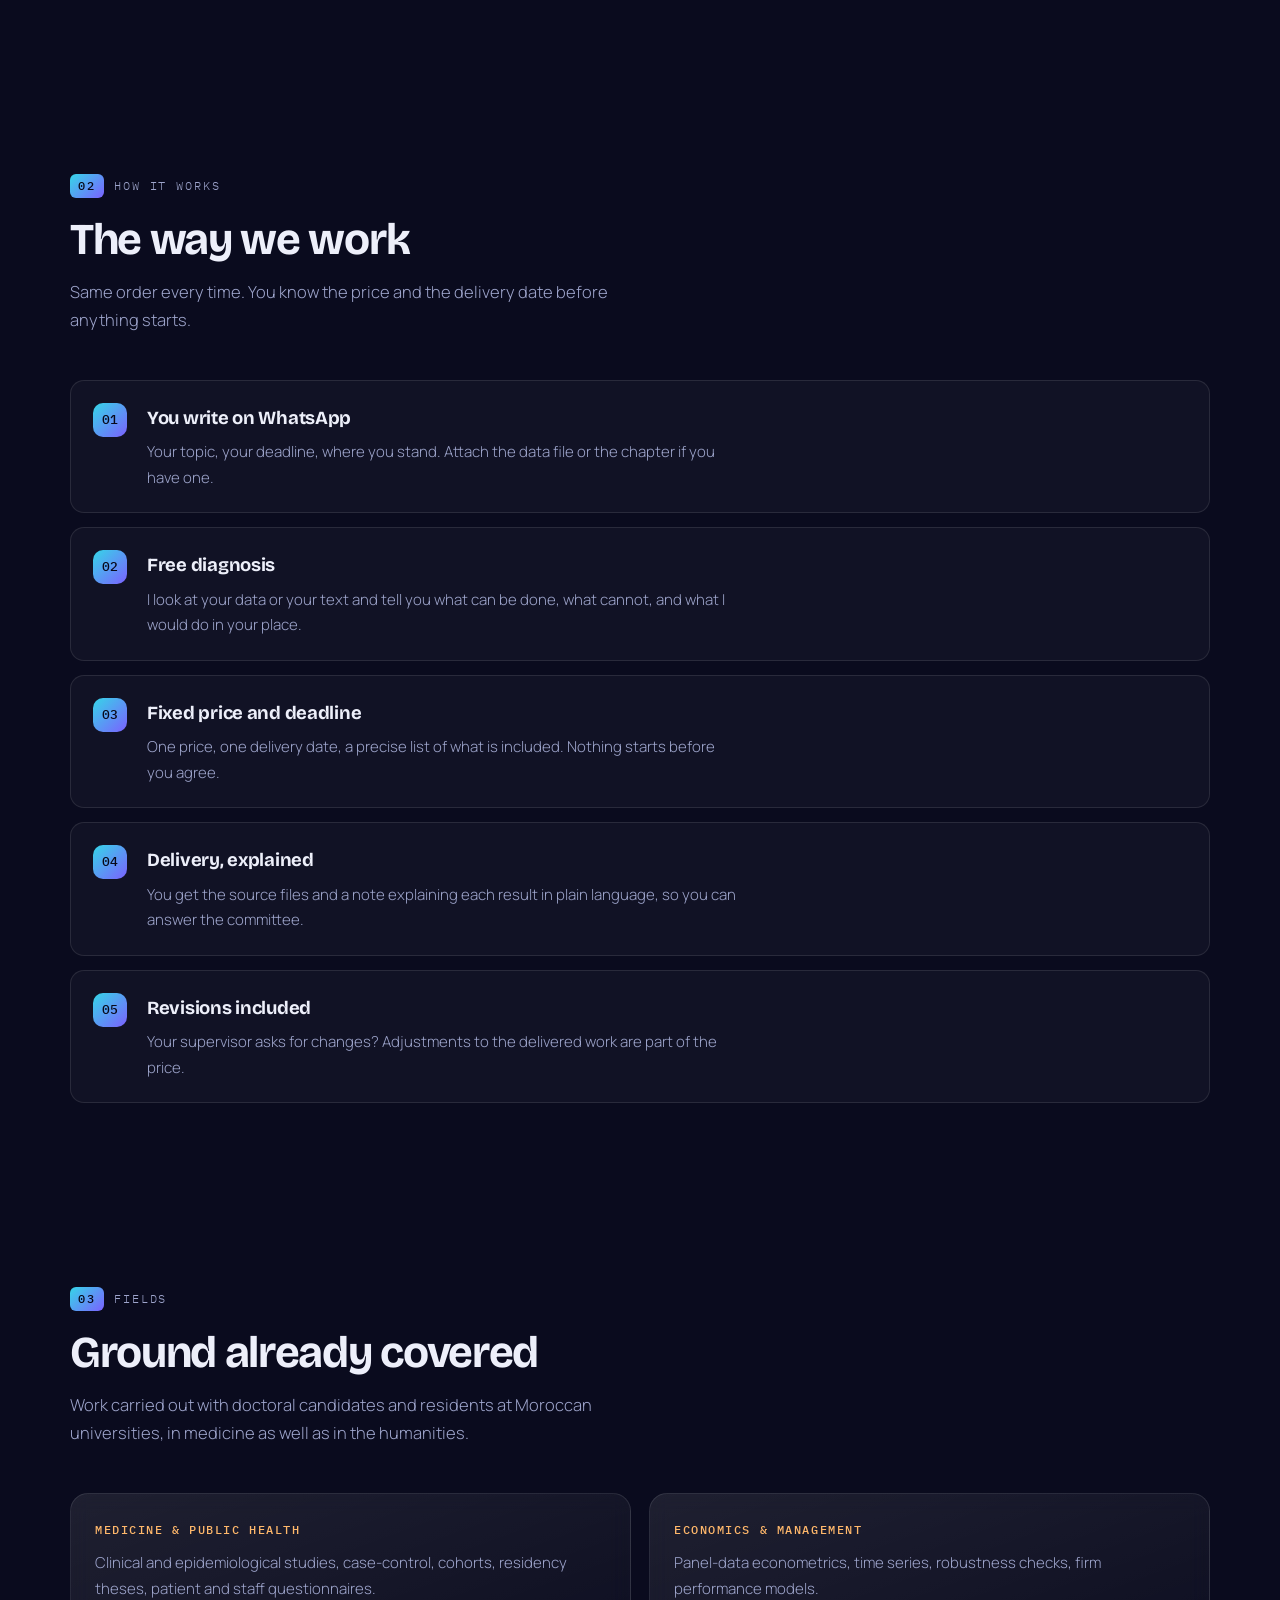
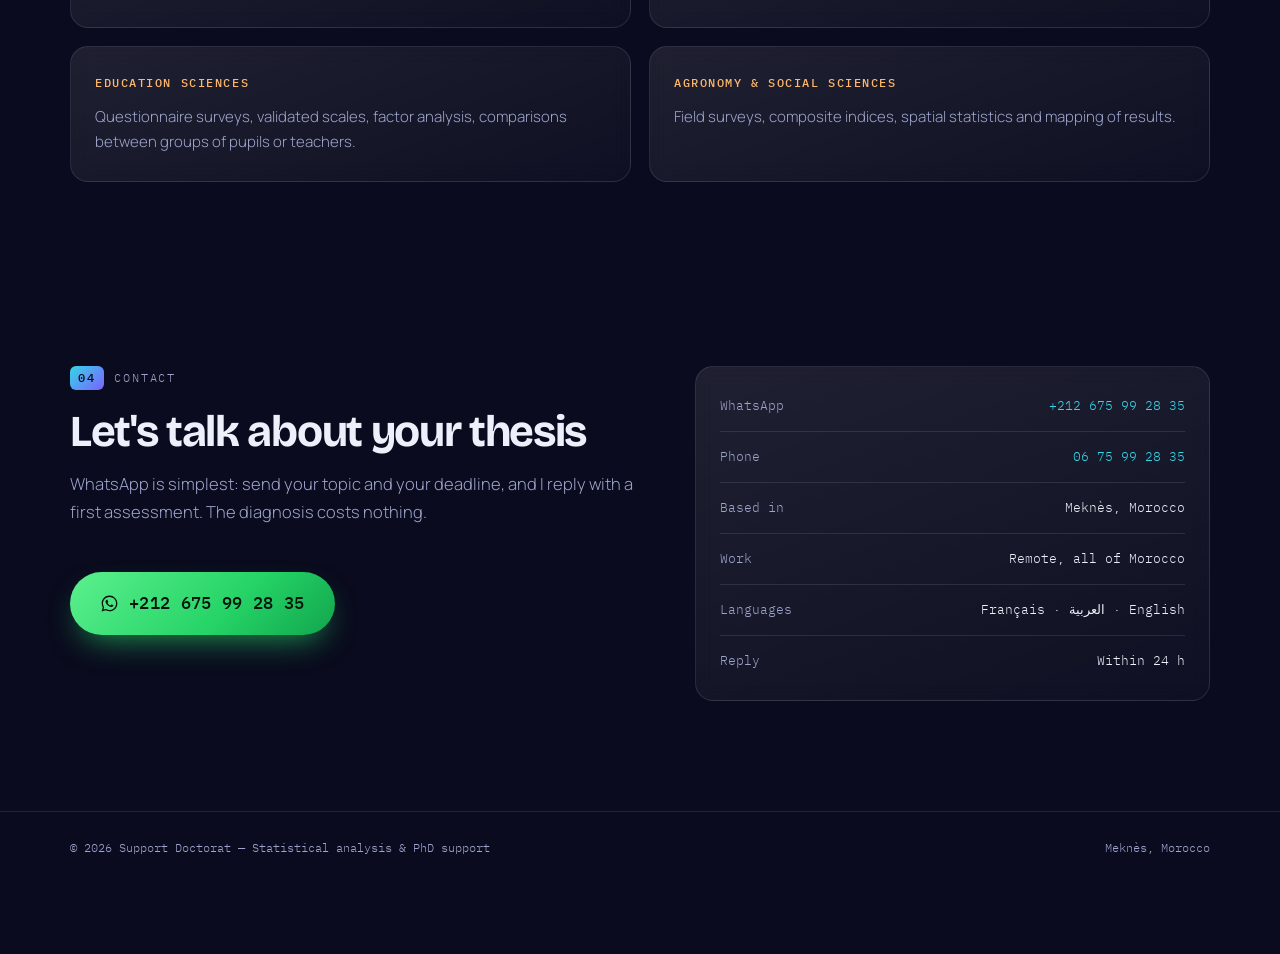
==== commit 0ace91a0: "Replace old files with Support Doctorat version" ====
--- a/index.html
+++ b/index.html
@@ -3,7 +3,7 @@
 <head>
 <meta charset="utf-8">
 <meta name="viewport" content="width=device-width, initial-scale=1">
-<title>Mehdi Ammou — Assistance statistique &amp; accompagnement doctoral</title>
+<title>Support Doctorat — Analyse statistique &amp; accompagnement doctoral</title>
 <meta name="description" data-i18n="meta.desc" content="Analyse statistique, méthodologie, rédaction et mise en forme de thèses. Accompagnement des doctorants. Meknès, Maroc.">
 <meta name="theme-color" content="#0A0B1E">
 <link rel="icon" href="assets/favicon.svg" type="image/svg+xml">
@@ -31,8 +31,8 @@
         <span></span><span></span><span></span>
       </span>
       <span class="brand-txt">
-        <b data-i18n="brand.name">Mehdi Ammou</b>
-        <i data-i18n="brand.tag">Assistance statistique</i>
+        <b data-i18n="brand.name">Support Doctorat</b>
+        <i data-i18n="brand.tag">Analyse statistique</i>
       </span>
     </a>
 
@@ -243,7 +243,7 @@
 
 <footer class="foot">
   <div class="wrap foot-in">
-    <span data-i18n="foot.left">© 2026 Mehdi Ammou — Assistance statistique &amp; accompagnement doctoral</span>
+    <span data-i18n="foot.left">© 2026 Support Doctorat — Analyse statistique &amp; accompagnement doctoral</span>
     <span data-i18n="foot.right">Meknès, Maroc</span>
   </div>
 </footer>
--- a/assets/css/style.css
+++ b/assets/css/style.css
@@ -1,5 +1,5 @@
 /* =========================================================
-   Mehdi Ammou — assistance statistique
+   Support Doctorat — analyse statistique
    Système : profondeur, verre, lumière. FR / EN / AR (RTL).
    ========================================================= */
 
